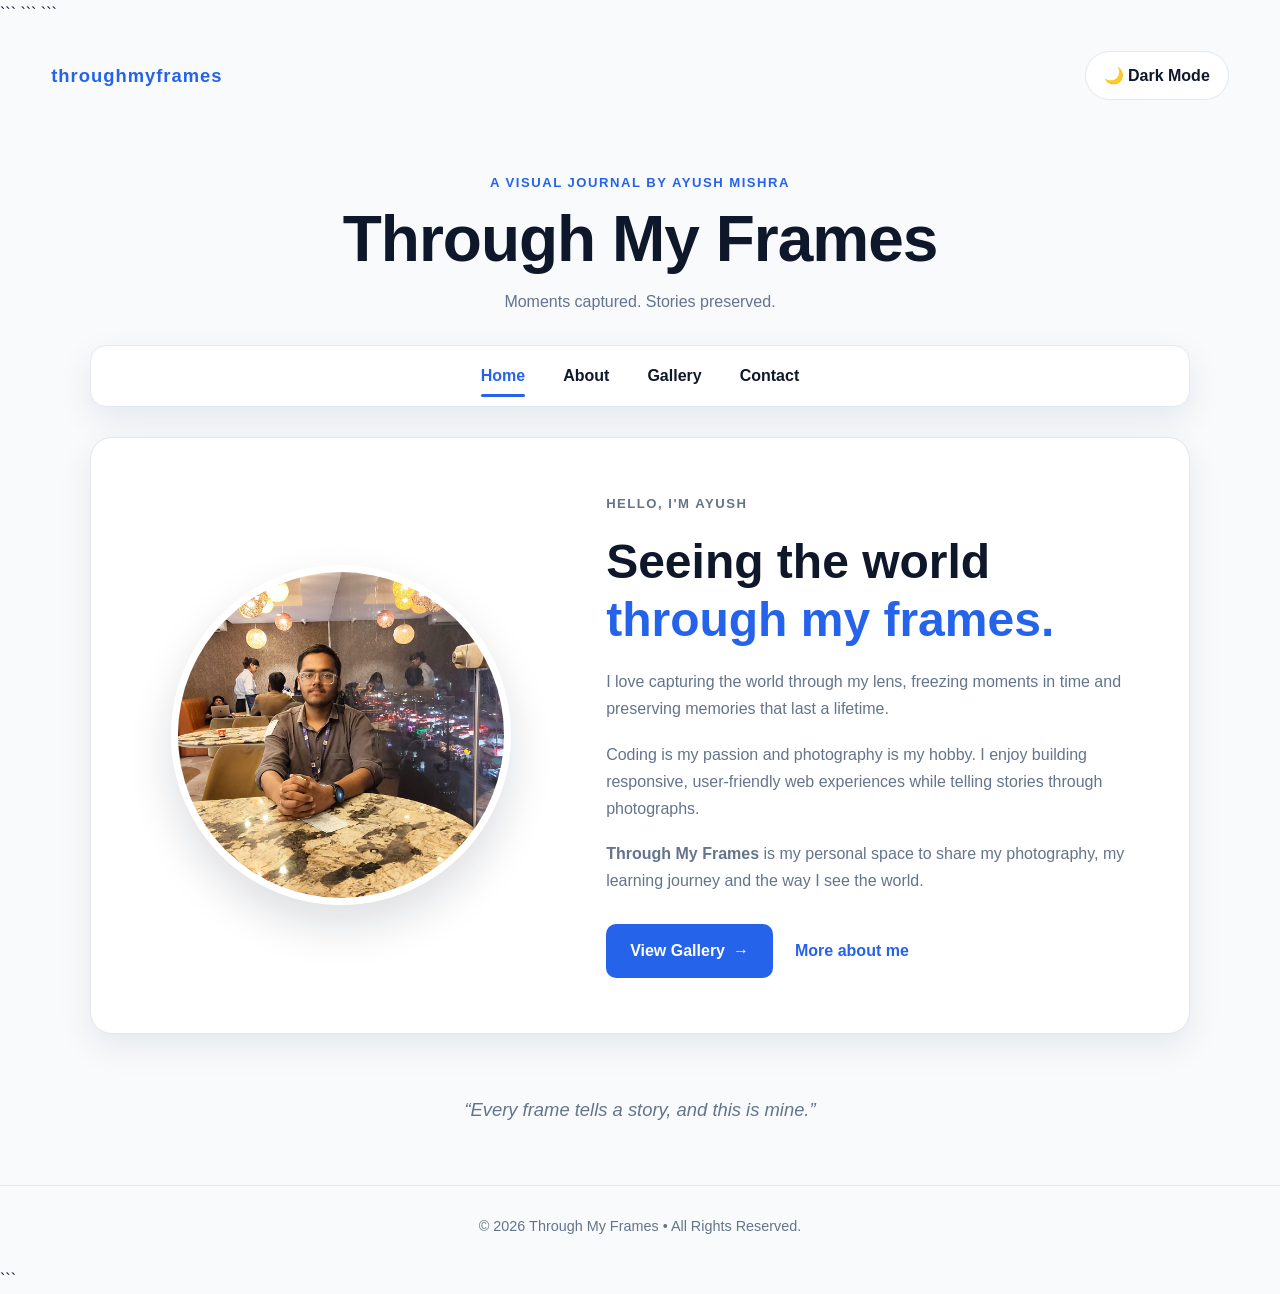
==== index.html @ a6c19fed "fix page routing problem and restructure the format" ====
<!DOCTYPE html>

<html lang="en">
<head>
    <meta charset="UTF-8">
    <meta name="viewport" content="width=device-width, initial-scale=1.0">
    <title>Through My Frames</title>

```
<link rel="stylesheet" href="../CSS/style.css">
```

</head>
<body>

```
<header class="site-header">
    <a class="brand" href="index.html">
        throughmyframes
    </a>

    <button class="theme-btn" id="themeBtn" type="button">
        🌙 Dark Mode
    </button>
</header>


<main>

    <section class="hero-heading">
        <p class="eyebrow">
            A visual journal by Ayush Mishra
        </p>

        <h1>
            Through My Frames
        </h1>

        <p class="hero-subtitle">
            Moments captured. Stories preserved.
        </p>
    </section>


    <nav class="navbar" aria-label="Main navigation">

        <a class="active" href="index.html">
            Home
        </a>

        <a href="about.html">
            About
        </a>

        <a href="gallery.html">
            Gallery
        </a>

        <a href="contact.html">
            Contact
        </a>

    </nav>


    <section class="home-hero">

        <div class="profile-wrap">

            <img
                src="../images/ayush_Home.jpeg"
                alt="Portrait of Ayush Mishra"
                class="profile"
            >

        </div>


        <div class="home-copy">

            <p class="eyebrow">
                Hello, I'm Ayush
            </p>

            <h2>
                Seeing the world
                <span>through my frames.</span>
            </h2>

            <p>
                I love capturing the world through my lens, freezing moments
                in time and preserving memories that last a lifetime.
            </p>

            <p>
                Coding is my passion and photography is my hobby. I enjoy
                building responsive, user-friendly web experiences while
                telling stories through photographs.
            </p>

            <p>
                <strong>Through My Frames</strong> is my personal space to
                share my photography, my learning journey and the way I see
                the world.
            </p>


            <div class="hero-actions">

                <a class="primary-btn" href="gallery.html">
                    View Gallery
                    <span>→</span>
                </a>

                <a class="text-btn" href="about.html">
                    More about me
                </a>

            </div>

        </div>

    </section>


    <section class="home-note">

        <p>
            “Every frame tells a story, and this is mine.”
        </p>

    </section>

</main>


<footer class="footer">

    <p>
        © 2026 Through My Frames • All Rights Reserved.
    </p>

</footer>


<script src="../Javascript/script.js"></script>
```

</body>
</html>
---- CSS/style.css ----
/* =========================================
   THROUGH MY FRAMES — GLOBAL DESIGN SYSTEM
========================================= */

:root {
    --primary: #2563eb;
    --primary-dark: #1d4ed8;
    --bg: #f8fafc;
    --surface: #ffffff;
    --surface-soft: #f1f5f9;
    --text: #0f172a;
    --muted: #64748b;
    --border: #e2e8f0;
    --shadow: 0 12px 35px rgba(15, 23, 42, 0.08);
    --shadow-hover: 0 20px 45px rgba(15, 23, 42, 0.14);
    --radius: 22px;
    --transition: 0.3s ease;
}

* {
    margin: 0;
    padding: 0;
    box-sizing: border-box;
}

html {
    scroll-behavior: smooth;
}

body {
    min-height: 100vh;
    background: var(--bg);
    color: var(--text);
    font-family: Arial, Helvetica, sans-serif;
    line-height: 1.7;
    transition: background-color var(--transition), color var(--transition);
}

a {
    color: inherit;
}

button,
input,
textarea {
    font: inherit;
}

button {
    cursor: pointer;
}

.site-header {
    width: min(1200px, 92%);
    margin: auto;
    padding: 24px 0;
    display: flex;
    justify-content: space-between;
    align-items: center;
}

.brand {
    color: var(--primary);
    text-decoration: none;
    font-size: 1.15rem;
    font-weight: 700;
    letter-spacing: 1px;
}

.theme-btn {
    padding: 10px 18px;
    border: 1px solid var(--border);
    border-radius: 999px;
    background: var(--surface);
    color: var(--text);
    font-weight: 600;
    transition: transform var(--transition), border-color var(--transition);
}

.theme-btn:hover {
    transform: translateY(-2px);
    border-color: var(--primary);
}

.hero-heading,
.page-heading {
    width: min(1000px, 92%);
    margin: auto;
    text-align: center;
    padding: 48px 0 30px;
}

.hero-heading h1,
.page-heading h1 {
    font-size: clamp(2.2rem, 5vw, 4rem);
    line-height: 1.15;
    letter-spacing: -1px;
}

.hero-subtitle,
.page-heading > p:last-child {
    margin-top: 12px;
    color: var(--muted);
}

.eyebrow {
    margin-bottom: 8px;
    color: var(--primary);
    font-size: 0.82rem;
    font-weight: 700;
    letter-spacing: 1.5px;
    text-transform: uppercase;
}

.navbar {
    width: min(1100px, 92%);
    margin: 0 auto 30px;
    padding: 16px 22px;
    display: flex;
    justify-content: center;
    flex-wrap: wrap;
    gap: 38px;
    background: var(--surface);
    border: 1px solid var(--border);
    border-radius: 16px;
    box-shadow: var(--shadow);
}

.navbar a {
    position: relative;
    color: var(--text);
    text-decoration: none;
    font-weight: 600;
    transition: color var(--transition);
}

.navbar a::after {
    content: "";
    position: absolute;
    left: 0;
    bottom: -7px;
    width: 0;
    height: 3px;
    border-radius: 10px;
    background: var(--primary);
    transition: width var(--transition);
}

.navbar a:hover,
.navbar a.active {
    color: var(--primary);
}

.navbar a:hover::after,
.navbar a.active::after {
    width: 100%;
}

.home-hero,
.about-layout,
.contact-layout {
    width: min(1100px, 92%);
    margin: 20px auto 60px;
}

.home-hero {
    display: grid;
    grid-template-columns: 0.85fr 1.15fr;
    align-items: center;
    gap: 70px;
    padding: 55px;
    background: var(--surface);
    border: 1px solid var(--border);
    border-radius: var(--radius);
    box-shadow: var(--shadow);
}

.profile {
    width: min(100%, 340px);
    aspect-ratio: 1;
    display: block;
    margin: auto;
    object-fit: cover;
    border: 7px solid var(--surface);
    border-radius: 50%;
    box-shadow: var(--shadow-hover);
    transition: transform var(--transition);
}

.profile:hover,
.about-image:hover {
    transform: scale(1.035);
}

.home-copy h2,
.about-visual h2,
.contact-info h2,
.contact-form-card h2 {
    margin-bottom: 20px;
    font-size: clamp(1.8rem, 4vw, 3rem);
    line-height: 1.2;
}

.home-copy h2 span {
    color: var(--primary);
}

.home-copy p,
.about-copy p,
.contact-intro {
    margin-bottom: 18px;
    color: var(--muted);
}

.hero-actions {
    display: flex;
    align-items: center;
    flex-wrap: wrap;
    gap: 22px;
    margin-top: 30px;
}

.primary-btn {
    display: inline-flex;
    align-items: center;
    justify-content: center;
    gap: 8px;
    padding: 13px 24px;
    border: none;
    border-radius: 10px;
    background: var(--primary);
    color: #fff;
    text-decoration: none;
    font-weight: 700;
    transition: background-color var(--transition), transform var(--transition);
}

.primary-btn:hover {
    background: var(--primary-dark);
    transform: translateY(-3px);
}

.primary-btn span {
    transition: transform var(--transition);
}

.primary-btn:hover span {
    transform: translateX(4px);
}

.text-btn {
    color: var(--primary);
    text-decoration: none;
    font-weight: 700;
}

.home-note {
    width: min(700px, 90%);
    margin: 0 auto 60px;
    text-align: center;
    color: var(--muted);
    font-style: italic;
    font-size: 1.15rem;
}

.footer {
    padding: 28px 20px;
    border-top: 1px solid var(--border);
    color: var(--muted);
    text-align: center;
    font-size: 0.9rem;
}

/* ABOUT */

.about-layout {
    display: grid;
    grid-template-columns: 0.85fr 1.15fr;
    gap: 70px;
    align-items: center;
}

.about-visual,
.about-copy,
.contact-info,
.contact-form-card {
    padding: 36px;
    background: var(--surface);
    border: 1px solid var(--border);
    border-radius: var(--radius);
    box-shadow: var(--shadow);
}

.about-image {
    width: min(100%, 320px);
    aspect-ratio: 1;
    display: block;
    margin: 25px auto;
    object-fit: cover;
    border-radius: 50%;
    border: 6px solid var(--surface);
    box-shadow: var(--shadow-hover);
    transition: transform var(--transition);
}

.interest-list {
    display: flex;
    flex-direction: column;
    gap: 10px;
    color: var(--muted);
    text-align: center;
}

.about-copy blockquote {
    margin-top: 28px;
    padding-left: 20px;
    border-left: 3px solid var(--primary);
    color: var(--primary);
    font-size: 1.15rem;
    font-style: italic;
}

.about-copy cite {
    display: block;
    margin-top: 8px;
    color: var(--muted);
    font-size: 0.9rem;
}

/* GALLERY */

.gallery {
    width: min(1300px, 92%);
    margin: 20px auto 70px;
    display: grid;
    grid-template-columns: repeat(3, 1fr);
    gap: 28px;
}

.photo-card {
    overflow: hidden;
    background: var(--surface);
    border: 1px solid var(--border);
    border-radius: 18px;
    box-shadow: var(--shadow);
    transition: transform var(--transition), box-shadow var(--transition);
}

.photo-card:hover {
    transform: translateY(-7px);
    box-shadow: var(--shadow-hover);
}

.photo-link {
    display: block;
    overflow: hidden;
}

.photo-card img {
    width: 100%;
    height: 300px;
    display: block;
    object-fit: cover;
    transition: transform 0.5s ease;
}

.photo-card:hover img {
    transform: scale(1.06);
}

.caption {
    padding: 18px 20px 20px;
}

.caption h2 {
    font-size: 1.08rem;
}

.caption p {
    margin-top: 4px;
    color: var(--muted);
    font-size: 0.9rem;
}

/* CONTACT */

.contact-layout {
    display: grid;
    grid-template-columns: 0.85fr 1.15fr;
    gap: 30px;
}

.contact-links {
    display: grid;
    gap: 12px;
    margin-top: 28px;
}

.contact-links a {
    display: flex;
    align-items: center;
    gap: 14px;
    padding: 13px;
    border-radius: 12px;
    text-decoration: none;
    transition: background-color var(--transition), transform var(--transition);
}

.contact-links a:hover {
    background: var(--surface-soft);
    transform: translateX(4px);
}

.contact-links a > span {
    font-size: 1.4rem;
}

.contact-links small,
.contact-links strong {
    display: block;
}

.contact-links small {
    color: var(--muted);
}

.contact-links strong {
    color: var(--text);
    font-size: 0.95rem;
}

.contact-form-card form {
    display: grid;
    gap: 18px;
    margin-top: 28px;
}

.form-grid {
    display: grid;
    grid-template-columns: 1fr 1fr;
    gap: 16px;
}

label {
    display: grid;
    gap: 7px;
    color: var(--muted);
    font-size: 0.9rem;
    font-weight: 600;
}

input,
textarea {
    width: 100%;
    padding: 13px 14px;
    border: 1px solid var(--border);
    border-radius: 9px;
    outline: none;
    background: var(--surface-soft);
    color: var(--text);
    transition: border-color var(--transition), box-shadow var(--transition);
}

textarea {
    resize: vertical;
}

input:focus,
textarea:focus {
    border-color: var(--primary);
    box-shadow: 0 0 0 3px rgba(37, 99, 235, 0.12);
}

.form-message {
    min-height: 24px;
    color: var(--primary);
    font-weight: 600;
}

/* DARK MODE */

body.dark-mode {
    --bg: #0f172a;
    --surface: #1e293b;
    --surface-soft: #273449;
    --text: #f8fafc;
    --muted: #cbd5e1;
    --border: #334155;
}

/* RESPONSIVE */

@media (max-width: 900px) {
    .home-hero,
    .about-layout,
    .contact-layout {
        grid-template-columns: 1fr;
    }

    .home-hero {
        text-align: center;
    }

    .hero-actions {
        justify-content: center;
    }

    .gallery {
        grid-template-columns: repeat(2, 1fr);
    }
}

@media (max-width: 600px) {
    .site-header {
        width: 90%;
    }

    .hero-heading,
    .page-heading {
        padding-top: 30px;
    }

    .navbar {
        gap: 20px;
    }

    .home-hero,
    .about-visual,
    .about-copy,
    .contact-info,
    .contact-form-card {
        padding: 25px 20px;
    }

    .gallery {
        grid-template-columns: 1fr;
    }

    .photo-card img {
        height: 260px;
    }

    .form-grid {
        grid-template-columns: 1fr;
    }
}
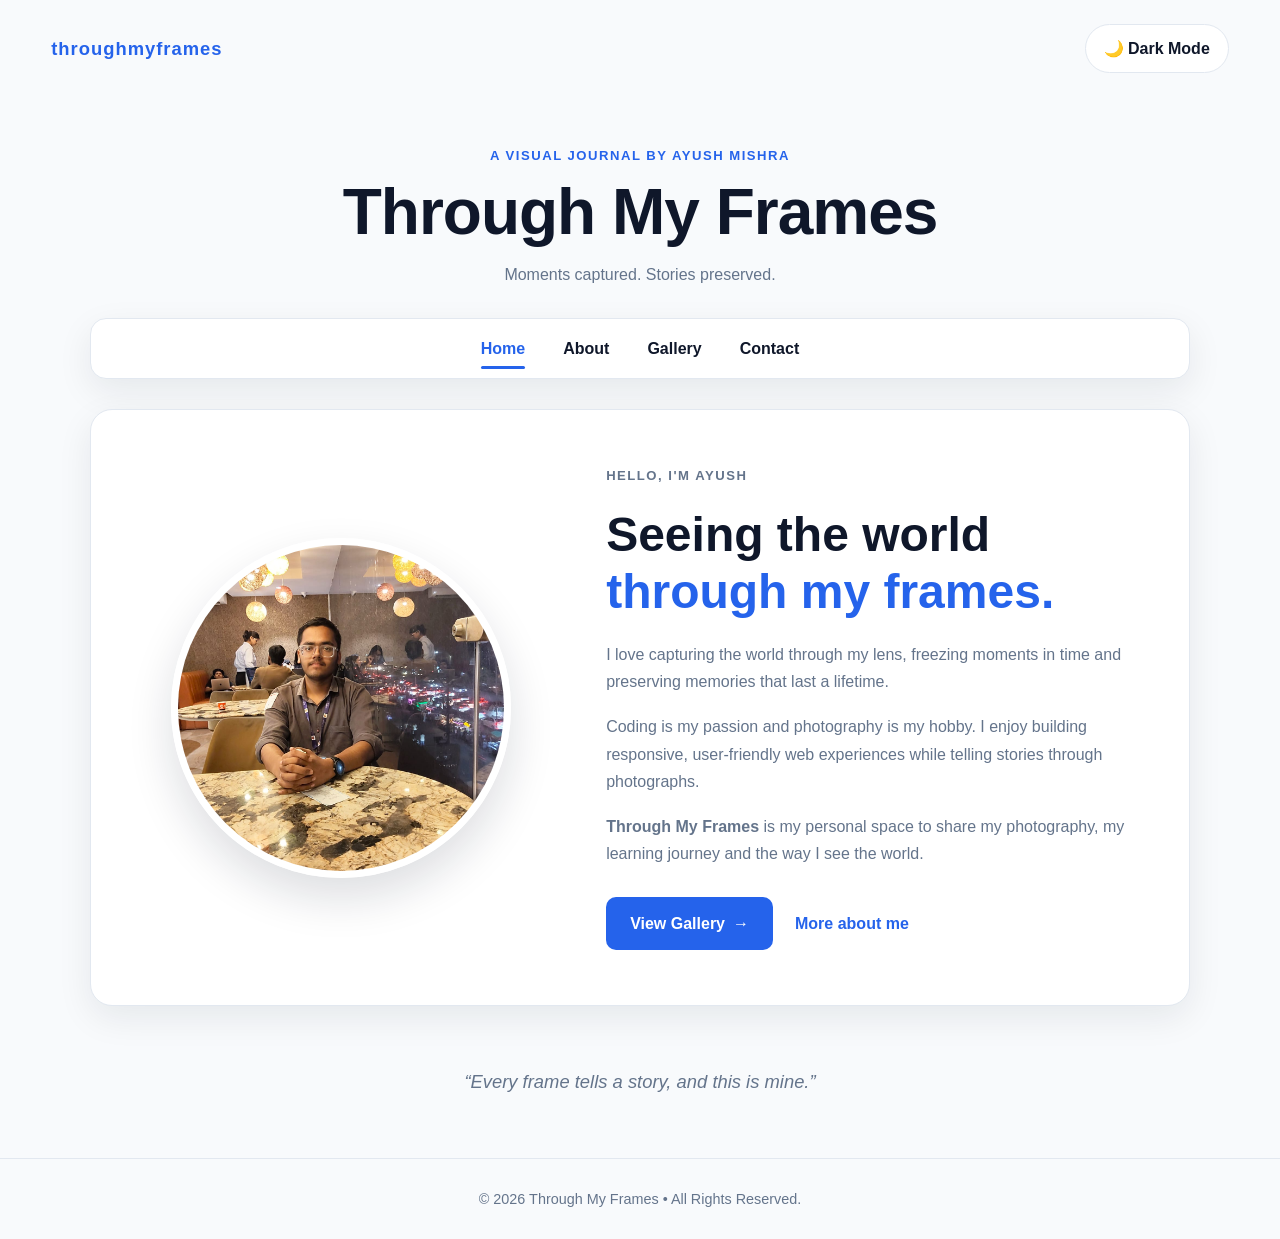
==== commit 5a4c85e3: "Feat: Complete Through My Frames visual journal with interactive gallery, lightbox & dark mode" ====
--- a/index.html
+++ b/index.html
@@ -6,14 +6,11 @@
     <meta name="viewport" content="width=device-width, initial-scale=1.0">
     <title>Through My Frames</title>
 
-```
-<link rel="stylesheet" href="../CSS/style.css">
-```
+<link rel="stylesheet" href="CSS/style.css">
 
 </head>
 <body>
 
-```
 <header class="site-header">
     <a class="brand" href="index.html">
         throughmyframes
@@ -68,7 +65,7 @@
         <div class="profile-wrap">
 
             <img
-                src="../images/ayush_Home.jpeg"
+                src="images/ayush_Home.jpeg"
                 alt="Portrait of Ayush Mishra"
                 class="profile"
             >
@@ -143,8 +140,7 @@
 </footer>
 
 
-<script src="../Javascript/script.js"></script>
-```
+<script src="Javascript/script.js"></script>
 
 </body>
 </html>
--- a/CSS/style.css
+++ b/CSS/style.css
@@ -329,6 +329,30 @@
 
 /* GALLERY */
 
+
+
+.gallery-search {
+    width: 100%;
+    display: flex;
+    justify-content: center;
+    margin-bottom: 20px;
+}
+
+.gallery-search input {
+    width: min(500px, 90%);
+    padding: 12px 18px;
+    border: 1px solid var(--border-color);
+    border-radius: 10px;
+    font-size: 1rem;
+    background: var(--card-bg);
+    color: var(--text-color);
+    outline: none;
+}
+
+.gallery-search input:focus {
+    border-color: var(--accent-color);
+}
+
 .gallery {
     width: min(1300px, 92%);
     margin: 20px auto 70px;
@@ -380,6 +404,72 @@
     margin-top: 4px;
     color: var(--muted);
     font-size: 0.9rem;
+}
+
+
+/* ===============================
+   LIGHTBOX
+================================ */
+
+.lightbox {
+    position: fixed;
+    inset: 0;
+    z-index: 9999;
+
+    display: none;
+    align-items: center;
+    justify-content: center;
+
+    padding: 40px;
+
+    background: rgba(0, 0, 0, 0.9);
+}
+
+.lightbox.active {
+    display: flex;
+}
+
+.lightbox img {
+    max-width: 90vw;
+    max-height: 80vh;
+
+    width: auto;
+    height: auto;
+
+    object-fit: contain;
+}
+
+.lightbox-close {
+    position: absolute;
+    top: 20px;
+    right: 30px;
+
+    border: none;
+    background: transparent;
+
+    color: white;
+    font-size: 40px;
+
+    cursor: pointer;
+}
+
+.lightbox-caption {
+    position: absolute;
+    bottom: 25px;
+    left: 0;
+    right: 0;
+
+    text-align: center;
+    color: white;
+}
+
+.lightbox-caption h2 {
+    margin: 0 0 5px;
+}
+
+.lightbox-caption p {
+    margin: 0;
+    opacity: 0.75;
 }
 
 /* CONTACT */
